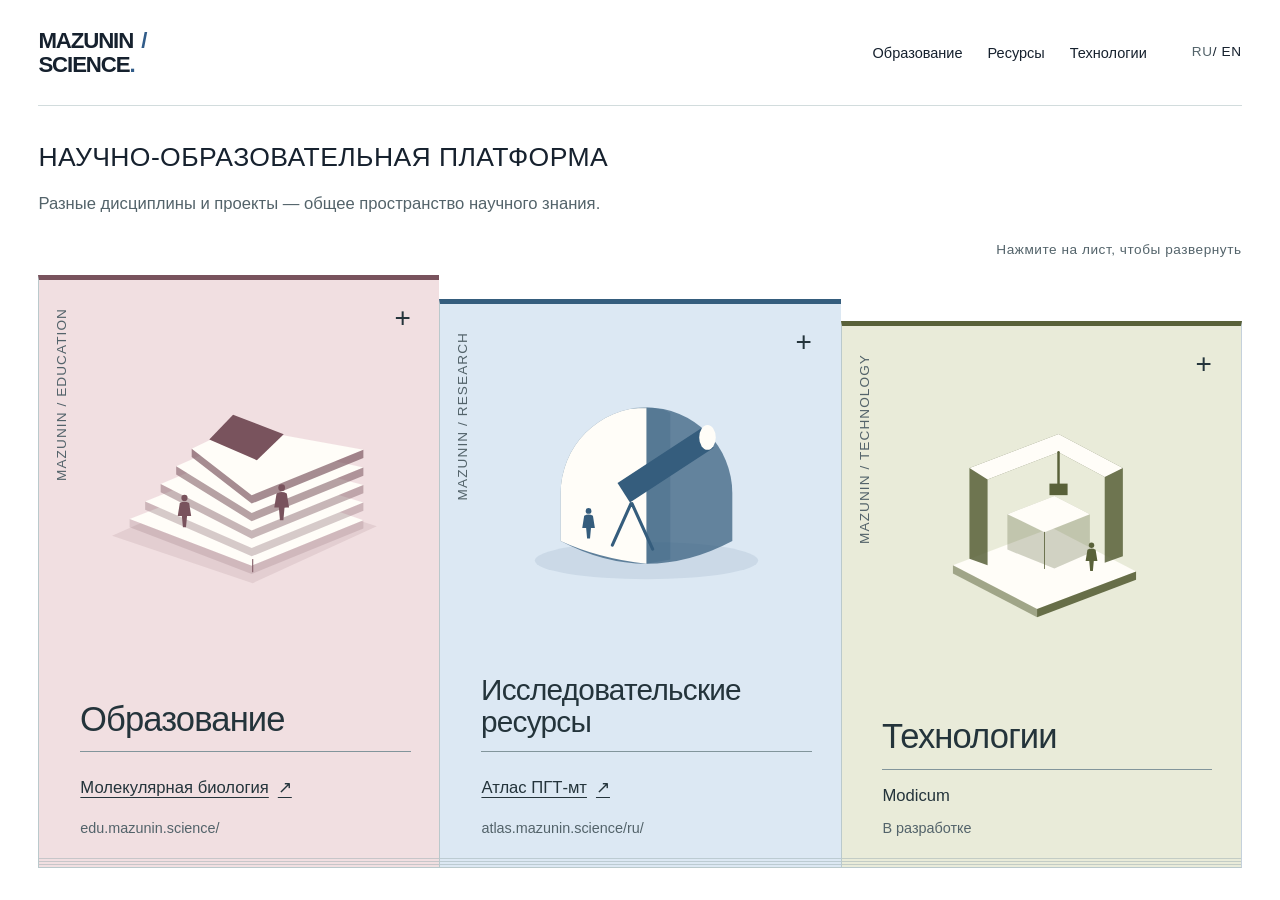
==== index.html @ 1528fe2e "Version social preview image URL" ====
<!doctype html>
<html lang="ru">
<head>
  <meta charset="utf-8">
  <meta name="viewport" content="width=device-width, initial-scale=1">
  <meta name="description" content="Наука, образование и технологии. Интерактивные курсы, Атлас ПГТ-мт и исследовательские проекты.">
  <meta property="og:type" content="website">
  <meta property="og:site_name" content="MAZUNIN / SCIENCE">
  <meta property="og:title" content="MAZUNIN / SCIENCE">
  <meta property="og:description" content="Наука, образование и технологии. Интерактивные курсы, Атлас ПГТ-мт и исследовательские проекты.">
  <meta property="og:url" content="https://mazunin.science/">
  <meta property="og:image" content="https://mazunin.science/assets/og/mazunin-science-preview-v2.png">
  <meta property="og:image:width" content="1200">
  <meta property="og:image:height" content="630">
  <meta property="og:image:type" content="image/png">
  <meta property="og:image:alt" content="MAZUNIN / SCIENCE: архитектурные иллюстрации образования, исследования и технологий.">
  <meta name="twitter:card" content="summary_large_image">
  <meta name="twitter:title" content="MAZUNIN / SCIENCE">
  <meta name="twitter:description" content="Наука, образование и технологии. Интерактивные курсы, Атлас ПГТ-мт и исследовательские проекты.">
  <meta name="twitter:image" content="https://mazunin.science/assets/og/mazunin-science-preview-v2.png">
  <meta name="theme-color" content="#fbfcfa">
  <link rel="canonical" href="https://mazunin.science/">
  <title>MAZUNIN / SCIENCE</title>
  <link rel="icon" href="assets/favicon.svg" type="image/svg+xml">
  <link rel="stylesheet" href="assets/base.css?v=20261030-type">
  <link rel="stylesheet" href="assets/atlas.css">
  <link rel="stylesheet" href="assets/frontpage.css">
  <link rel="stylesheet" href="assets/folio-refinement.css?v=20261030-sheet-titles">
  <script src="assets/content.js?v=20261030-sheet-titles" defer></script>
  <script src="assets/graphics.js" defer></script>
  <script src="assets/folio-art.js" defer></script>
  <script src="assets/release-content.js?v=20261030-sheet-titles" defer></script>
  <script src="assets/analytics-config.js" defer></script>
  <script src="assets/analytics.js" defer></script>
  <script src="assets/app.js?v=20261030-analytics" defer></script>
</head>
<body data-variant="c" data-site="public">
  <div id="app"></div>
  <noscript>
    <main class="shell no-script-content">
      <h1>MAZUNIN / SCIENCE</h1>
      <p>Научно-образовательная платформа.</p>
      <p>Образование: <a class="text-link" href="https://edu.mazunin.science/">Молекулярная биология ↗</a></p>
      <p>Исследовательские ресурсы: <a class="text-link" href="https://atlas.mazunin.science/ru/">Атлас ПГТ-мт ↗</a></p>
      <p>Modicum — в разработке.</p>
      <p>Для раскрытия интерактивных листов включите JavaScript.</p>
    </main>
  </noscript>
</body>
</html>
---- assets/base.css ----
:root {
  --paper:#fff;
  --ink:#16212e;
  --muted:#5e6c7c;
  --blue:#174fce;
  --blue-dark:#143995;
  --blue-pale:#edf3fd;
  --line:#d7dee8;
  --red:#b94738;
  --serif:Georgia,'Times New Roman',serif;
  --sans:-apple-system,BlinkMacSystemFont,'Segoe UI',Arial,sans-serif;
  --mono:'SFMono-Regular',Consolas,'Liberation Mono',monospace;
  font-family:var(--sans);
  color:var(--ink);
  background:var(--paper);
  font-size:100%;
  font-synthesis:none;
}

* {
  box-sizing:border-box;
}

html {
  scroll-behavior:auto;
  scroll-padding-top:32px;
}

body {
  margin:0;
}

body:has(dialog[open]) {
  overflow:hidden;
}

a {
  color:inherit;
  text-decoration:none;
}

button {
  font:inherit;
  color:inherit;
  cursor:pointer;
}

button,
a,
summary {
  -webkit-tap-highlight-color:transparent;
}

button {
  border:0;
  background:none;
}

a,
button,
summary {
  touch-action:manipulation;
}

a:hover {
  color:var(--blue);
}

button:hover {
  color:var(--blue);
}

:focus-visible {
  outline:3px solid var(--red);
  outline-offset:5px;
}

button:focus-visible {
  outline-offset:3px;
}

h1,
h2,
h3,
p,
figure {
  margin:0;
}

h1,
h2,
h3 {
  font-weight:500;
}

p {
  line-height:1.65;
}

img,
svg {
  display:block;
  max-width:100%;
}

svg {
  height:auto;
}

em {
  font-weight:inherit;
}

br {
  pointer-events:none;
}

.shell {
  width:min(1360px,calc(100% - 112px));
  margin-inline:auto;
}

.mono {
  font-family:var(--mono);
  font-size:11px;
  letter-spacing:.045em;
  line-height:1.5;
}

.eyebrow {
  font-size:10px;
  font-weight:600;
  letter-spacing:.13em;
  text-transform:uppercase;
  line-height:1.6;
}

.skip-link {
  position:fixed;
  top:-100px;
  left:20px;
  background:var(--ink);
  color:#fff;
  padding:12px 20px;
  z-index:100;
}

.skip-link:focus {
  top:10px;
}

.prototype-strip {
  background:#f3f5f8;
  border-bottom:1px solid var(--line);
  font-size:10px;
  letter-spacing:.04em;
}

.prototype-strip>.shell {
  display:flex;
  justify-content:space-between;
  align-items:center;
  min-height:31px;
  gap:20px;
}

.prototype-strip b {
  display:inline-grid;
  place-items:center;
  min-width:18px;
  height:18px;
  background:var(--ink);
  color:white;
  margin-right:8px;
  font-family:var(--mono);
  font-weight:400;
}

.site-header {
  min-height:108px;
  display:flex;
  align-items:center;
  gap:45px;
  border-bottom:1px solid var(--line);
  position:relative;
  z-index:5;
}

.brand {
  display:inline-flex;
  flex-direction:column;
  font-weight:750;
  font-size:21px;
  line-height:1.04;
  letter-spacing:-.05em;
  flex-shrink:0;
}

.brand-slash,
.brand-dot {
  color:var(--blue);
}

.brand-slash {
  margin-left:3px;
}

.main-nav {
  display:flex;
  align-items:center;
  gap:25px;
  margin-left:auto;
  font-size:12px;
}

.main-nav a {
  position:relative;
  padding-block:10px;
}

.main-nav a[data-current]:after {
  content:'';
  position:absolute;
  bottom:2px;
  left:0;
  width:14px;
  height:2px;
  background:var(--blue);
}

.language-link {
  display:inline-flex;
  align-items:center;
  min-height:44px;
  font-size:10px;
  white-space:nowrap;
}

.lang-current {
  color:var(--muted);
}

.menu-toggle {
  display:none;
}

.hero {
  position:relative;
}

.hero h1 {
  font-family:var(--serif);
  letter-spacing:-.065em;
  line-height:.98;
}

.hero h1 em {
  color:var(--blue);
  font-style:italic;
}

.content-section {
  scroll-margin-top:24px;
}

.section-kicker {
  color:var(--blue);
  text-transform:uppercase;
}

.section-heading h2 {
  font-size:43px;
  line-height:1.1;
  letter-spacing:-.04em;
}

.section-intro {
  max-width:470px;
  color:var(--muted);
  font-size:14px;
  margin-top:20px;
}

.text-link {
  display:inline-flex;
  align-items:center;
  justify-content:space-between;
  gap:35px;
  padding:12px 0;
  border-bottom:1px solid currentColor;
  font-size:12px;
  font-weight:600;
  text-align:left;
  min-height:44px;
}

.text-link>span {
  font-size:21px;
  font-weight:400;
}

.discipline h3 {
  font-size:40px;
  line-height:1.08;
  letter-spacing:-.035em;
  margin:22px 0 20px;
}

.discipline-copy>p:not(.eyebrow),
.project-copy>p:not(.eyebrow) {
  font-size:14px;
  color:var(--muted);
  max-width:390px;
}

.discipline .text-link {
  margin-top:18px;
}

.discipline-figure {
  align-self:center;
  min-width:0;
}

.discipline-figure>.mono {
  display:block;
  text-align:center;
  font-size:9px;
  color:var(--muted);
  max-width:340px;
  margin:auto;
}

.dna-strokes {
  fill:none;
  stroke:var(--blue);
  stroke-width:1.8;
}

.rna-stroke {
  fill:none;
  stroke:var(--blue);
  stroke-width:2;
}

.protein-stroke {
  fill:none;
  stroke:var(--red);
  stroke-width:2;
}

.figure-wire {
  fill:none;
  stroke:var(--muted);
  stroke-width:1;
}

.expression-labels {
  fill:var(--ink);
  font-family:var(--mono);
  font-size:15px;
}

.expression-process {
  fill:var(--muted);
  font-family:var(--sans);
  font-size:10px;
}

.discipline-foot {
  display:flex;
  justify-content:space-between;
  gap:20px;
  font-size:9px;
  color:var(--muted);
}

.catalog-note {
  display:flex;
  gap:25px;
  align-items:center;
  padding:24px 0;
}

.catalog-note>span {
  font-family:var(--serif);
  font-size:38px;
  color:var(--blue);
}

.catalog-note strong {
  font-size:13px;
  font-weight:500;
}

.catalog-note p {
  font-size:11px;
  color:var(--muted);
  margin-top:5px;
}

.project-copy h3 {
  font-size:48px;
  line-height:1.05;
  letter-spacing:-.045em;
  margin:22px 0;
}

.project-status {
  display:flex;
  gap:8px;
  align-items:center;
  font-size:10px;
  color:var(--muted);
  margin:20px 0 8px;
}

.project-status i {
  width:5px;
  height:5px;
  background:var(--red);
  border-radius:50%;
  flex-shrink:0;
}

.research-art>.mono,
.technology-art>.mono {
  font-size:9px;
  color:var(--muted);
  text-align:center;
  margin-top:8px;
}

.atlas-svg-label {
  font-family:var(--mono);
  font-size:9px;
  fill:currentColor;
}

.concept-diagram {
  display:flex;
  align-items:center;
  justify-content:center;
  gap:20px;
  min-height:200px;
}

.concept-node {
  display:grid;
  gap:10px;
  justify-items:center;
}

.concept-node strong {
  font-size:12px;
  font-weight:500;
}

.concept-node .mono {
  color:var(--muted);
  font-size:9px;
}

.concept-shape {
  display:block;
  width:55px;
  height:55px;
  position:relative;
  color:var(--blue);
  border:1px solid var(--blue);
}

.shape-0 {
  border-radius:50%;
}

.shape-0:after {
  content:'?';
  font-family:var(--serif);
  font-size:34px;
  position:absolute;
  inset:6px 0 0;
  text-align:center;
}

.shape-1 {
  transform:rotate(45deg);
  width:42px;
  height:42px;
  margin:6px;
}

.shape-1:after {
  content:'';
  position:absolute;
  inset:9px;
  border:1px solid var(--blue);
}

.shape-2 {
  background:var(--blue);
}

.shape-2:after {
  content:'';
  position:absolute;
  inset:12px;
  background:var(--paper);
}

.concept-arrow {
  color:var(--blue);
  font-size:25px;
  margin-top:-40px;
  font-weight:200;
}

.update-item {
  border-top:1px solid var(--line);
}

.update-item:last-child {
  border-bottom:1px solid var(--line);
}

.update-item summary {
  display:grid;
  grid-template-columns:100px 70px 1fr 20px;
  align-items:center;
  gap:18px;
  list-style:none;
  cursor:pointer;
  padding:25px 0;
}

.update-item summary::-webkit-details-marker {
  display:none;
}

.update-item time {
  font-size:10px;
  color:var(--muted);
}

.update-type {
  color:var(--blue);
  font-size:10px;
}

.update-item h3 {
  font-size:17px;
  letter-spacing:-.02em;
  line-height:1.4;
}

.update-plus {
  color:var(--blue);
  font-size:23px;
  transition:transform .15s;
}

.update-item[open] .update-plus {
  transform:rotate(45deg);
}

.update-item>p {
  font-size:13px;
  color:var(--muted);
  max-width:600px;
  margin:0 0 25px 206px;
}

.about-body>p {
  font-size:20px;
  line-height:1.6;
  letter-spacing:-.02em;
  max-width:730px;
}

.author-note {
  display:flex;
  flex-direction:column;
  gap:10px;
  margin-top:30px;
  font-size:11px;
}

.author-note strong {
  font-weight:500;
}

.author-note>span {
  color:var(--muted);
}

.site-footer {
  display:flex;
  justify-content:space-between;
  align-items:flex-end;
  gap:30px;
  padding:42px 0 34px;
  border-top:1px solid var(--line);
}

.site-footer .brand {
  font-size:16px;
}

.site-footer p {
  color:var(--muted);
  font-size:10px;
  margin-top:20px;
}

.variant-switch {
  display:flex;
  align-items:center;
  gap:8px;
}

.variant-switch>.mono {
  font-size:9px;
  margin-right:15px;
  color:var(--muted);
}

.variant-switch a {
  display:grid;
  place-items:center;
  border:1px solid var(--line);
  width:34px;
  height:34px;
  font-family:var(--mono);
  font-size:11px;
}

.variant-switch a[aria-current] {
  color:white;
  background:var(--blue);
  border-color:var(--blue);
}

.back-top {
  font-size:11px;
}

.project-dialog {
  border:1px solid var(--line);
  padding:56px;
  max-width:min(620px,calc(100vw - 32px));
  max-height:calc(100dvh - 48px);
  color:var(--ink);
  background:var(--paper);
  overscroll-behavior:contain;
}

.project-dialog::backdrop {
  background:rgba(13,25,50,.48);
  backdrop-filter:blur(3px);
}

.dialog-close {
  position:absolute;
  top:12px;
  right:14px;
  font-size:29px;
  width:40px;
  height:40px;
  display:grid;
  place-items:center;
}

.dialog-content h2 {
  font-family:var(--serif);
  font-size:44px;
  line-height:1.05;
  letter-spacing:-.04em;
  margin:20px 0;
}

.dialog-content p:not(.eyebrow) {
  margin-top:18px;
  font-size:14px;
  color:var(--muted);
}

.dialog-content .text-link {
  margin-top:20px;
  color:var(--blue);
}

.dialog-content small {
  display:block;
  font-size:10px;
  color:var(--muted);
  margin-top:10px;
}

.dialog-content .dialog-status {
  font-size:9px!important;
  border-top:1px solid var(--line);
  padding-top:20px;
  margin-top:35px!important;
}

noscript {
  display:block;
  margin:30px;
  font:16px/1.7 var(--sans);
}

@media(min-width:1600px) {
  .shell {
    width:min(1440px,calc(100% - 160px));
  }
}

@media(max-width:1100px) {
  .shell {
    width:calc(100% - 64px);
  }

  .site-header {
    gap:25px;
  }

  .main-nav {
    gap:16px;
    font-size:11px;
  }

  .section-heading h2 {
    font-size:36px;
  }

  .project-copy h3 {
    font-size:42px;
  }

  .variant-switch>.mono {
    display:none;
  }
}

@media(max-width:800px) {
  html {
    scroll-padding-top:15px;
  }

  .shell {
    width:calc(100% - 40px);
  }

  .prototype-strip>.shell {
    min-height:35px;
    font-size:9px;
  }

  .site-header {
    min-height:84px;
    gap:20px;
  }

  .brand {
    font-size:19px;
  }

  .language-link {
    font-size:10px;
  }

  .menu-toggle {
    display:flex;
    align-items:center;
    justify-content:space-between;
    margin-left:auto;
    gap:12px;
    font-size:12px;
    min-height:44px;
    padding:8px;
  }

  .menu-toggle>span {
    font-size:20px;
  }

  .menu-toggle[aria-expanded=true]>span {
    transform:rotate(45deg);
  }

  .main-nav {
    display:none;
    position:absolute;
    top:100%;
    right:-20px;
    left:-20px;
    background:var(--paper);
    border-bottom:1px solid var(--line);
    padding:16px 20px;
    box-shadow:0 20px 25px #16212e0d;
    margin:0;
    z-index:10;
  }

  .main-nav.is-open {
    display:flex;
    flex-direction:column;
    align-items:stretch;
    gap:0;
  }

  .main-nav a {
    font-size:16px;
    padding:15px 8px;
  }

  .eyebrow {
    font-size:9px;
  }

  .section-heading h2 {
    font-size:35px;
  }

  .section-intro {
    font-size:13px;
    margin-top:15px;
  }

  .discipline h3 {
    font-size:37px;
  }

  .discipline-copy>p:not(.eyebrow),
.project-copy>p:not(.eyebrow) {
    font-size:13px;
  }

  .project-copy h3 {
    font-size:40px;
  }

  .about-body>p {
    font-size:18px;
  }

  .update-item summary {
    grid-template-columns:87px 1fr 18px;
    gap:10px;
    padding:22px 0;
  }

  .update-item .update-type {
    display:none;
  }

  .update-item h3 {
    font-size:14px;
  }

  .update-item>p {
    margin-left:97px;
    font-size:12px;
  }

  .site-footer {
    padding-top:30px;
    flex-wrap:wrap;
    gap:25px;
  }

  .site-footer>div {
    flex:1 1 100%;
  }

  .site-footer .brand {
    font-size:18px;
  }

  .site-footer p {
    margin-top:16px;
  }

  .back-top {
    margin-left:auto;
  }

  .project-dialog {
    padding:44px 25px 28px;
  }

  .dialog-content h2 {
    font-size:36px;
  }

  .concept-diagram {
    gap:15px;
    min-height:180px;
  }

  .concept-node strong {
    font-size:10px;
  }

  .concept-shape {
    width:45px;
    height:45px;
  }

  .shape-1 {
    width:34px;
    height:34px;
    margin:5px;
  }

  .shape-0:after {
    inset:2px 0 0;
  }

  .shape-2:after {
    inset:10px;
  }

  .concept-arrow {
    font-size:21px;
  }

  .discipline-foot {
    font-size:8px;
  }

  .discipline-foot span:last-child {
    max-width:170px;
    text-align:right;
  }
}

@media(prefers-reduced-motion:reduce) {
  html {
    scroll-behavior:auto;
  }

  *,
*:before,
*:after {
    transition:none!important;
    animation:none!important;
  }
}

@media print {
  .prototype-strip,
.main-nav,
.menu-toggle,
.language-link,
.variant-switch,
.back-top,
.text-link {
    display:none!important;
  }

  .shell {
    width:100%;
  }

  .content-section {
    break-inside:avoid;
  }

  .site-header {
    min-height:70px;
  }

  body {
    print-color-adjust:exact;
    -webkit-print-color-adjust:exact;
  }
}

/* Small-screen route index: three equal columns with no intrinsic-width overflow. */
---- assets/atlas.css ----
/* C — the atlas plate: a typographic overview followed by a blue scientific folio. */

body[data-variant=c] {
  --paper:#fafbf9;
  --ink:#182b35;
  --muted:#5f7078;
  --blue:#174eaa;
  --blue-pale:#eaf0f6;
  --line:#d3dce0;
}

.site-header {
  min-height:106px;
}

.brand {
  font-size:20px;
}

.content-section {
  padding:65px 0;
  border-bottom:1px solid var(--line);
}

.section-heading {
  display:grid;
  grid-template-columns:1fr 2fr;
  gap:30px;
  margin-bottom:35px;
}

.section-heading .section-kicker {
  padding-top:9px;
  font-size:9px;
}

.section-heading>div {
  display:grid;
  grid-template-columns:1fr 1fr;
  gap:35px;
}

.section-heading h2 {
  font-family:var(--serif);
  font-size:43px;
  line-height:1.13;
  letter-spacing:-.05em;
}

.section-intro {
  font-size:13px;
  margin:5px 0 0;
}

.education-body {
  display:grid;
  grid-template-columns:2fr 1fr;
  gap:35px;
}

.discipline {
  display:grid;
  grid-template-columns:1fr 1fr;
  column-gap:25px;
  padding:30px 30px 18px;
  background:#fff;
  border-top:3px solid var(--blue);
  border-bottom:1px solid var(--line);
}

.discipline h3 {
  font-family:var(--serif);
  font-size:39px;
  margin:18px 0;
}

.discipline-copy>.eyebrow {
  color:var(--blue);
  font-size:9px;
}

.discipline-copy>p:not(.eyebrow) {
  font-size:12px;
}

.discipline-figure {
  align-self:center;
}

.discipline-figure>.mono {
  font-size:8px;
}

.discipline-foot {
  grid-column:1/-1;
  border-top:1px solid var(--line);
  padding-top:15px;
  margin-top:25px;
  font-size:8px;
}

.catalog-note {
  align-self:stretch;
  align-items:flex-start;
  gap:20px;
  padding:34px 15px 20px 25px;
  border-top:1px solid var(--line);
  border-left:1px solid var(--line);
}

.catalog-note>span {
  font-size:36px;
  line-height:1;
}

.catalog-note strong {
  font-family:var(--serif);
  font-size:23px;
}

.catalog-note p {
  font-size:12px;
  max-width:240px;
  margin-top:16px;
}

.research-body {
  display:grid;
  grid-template-columns:1.4fr 1fr;
  gap:0;
  border:1px solid var(--line);
  background:#fff;
}

.research-art {
  color:var(--blue);
  padding:30px 55px 25px;
  background:#edf2f5;
  border-right:1px solid var(--line);
}

.research-art>.mono {
  font-size:8px;
}

.research-body .project-copy {
  align-self:center;
  padding:36px 45px;
}

.project-copy .eyebrow {
  font-size:9px;
  color:var(--blue);
}

.project-copy h3 {
  font-family:var(--serif);
  font-size:48px;
  letter-spacing:-.045em;
}

.project-copy>p:not(.eyebrow) {
  font-size:13px;
}

.technology-body {
  display:grid;
  grid-template-columns:1fr 1.4fr;
  gap:0;
  border-top:1px solid var(--ink);
  border-bottom:1px solid var(--line);
}

.technology-body .project-copy {
  padding:35px 45px 35px 0;
}

.technology-art {
  align-content:center;
  border-left:1px solid var(--line);
  margin:25px 0;
  padding:0 35px;
}

.technology-art .concept-diagram {
  gap:30px;
}

.updates {
  display:grid;
  grid-template-columns:1fr 2fr;
  gap:30px;
}

.updates .section-heading {
  display:block;
  margin:0;
}

.updates .section-heading .section-kicker {
  margin-bottom:25px;
  padding-top:0;
}

.updates .section-heading>div {
  display:block;
}

.updates .section-intro {
  margin-top:17px;
  max-width:300px;
}

.update-item summary {
  grid-template-columns:90px 1fr 20px;
  padding-block:28px;
  gap:20px;
}

.update-type {
  display:none;
}

.update-item h3 {
  font-size:17px;
}

.update-item>p {
  margin-left:110px;
}

.about {
  border-bottom:0;
  display:grid;
  grid-template-columns:1fr 2fr;
  gap:30px;
  padding-bottom:75px;
}

.about .section-heading {
  display:block;
  margin:0;
}

.about .section-heading>div {
  display:block;
}

.about .section-kicker {
  padding:0;
  margin-bottom:25px;
}

.about .section-heading h2 {
  font-size:40px;
}

.about-body>p {
  font-family:var(--serif);
  font-size:24px;
  line-height:1.5;
}

.author-note {
  flex-direction:row;
  justify-content:space-between;
  font-size:10px;
  gap:25px;
}

.site-footer {
  border-top:2px solid var(--blue);
}

.site-footer .brand {
  font-size:17px;
}

@media(max-width:1100px) {
  .section-heading {
    grid-template-columns:.75fr 2fr;
  }

  .section-heading>div {
    gap:25px;
  }

  .section-heading h2 {
    font-size:36px;
  }

  .education-body {
    gap:25px;
  }

  .discipline {
    padding:25px 22px 17px;
    column-gap:15px;
  }

  .discipline h3 {
    font-size:34px;
  }

  .research-art {
    padding:30px;
  }

  .research-body .project-copy {
    padding:30px;
  }

  .technology-art {
    padding-inline:20px;
  }

  .technology-art .concept-diagram {
    gap:20px;
  }

  .project-copy h3 {
    font-size:42px;
  }
}

@media(max-width:800px) {
  .site-header {
    min-height:84px;
  }

  .content-section {
    padding:42px 0;
  }

  .section-heading {
    display:block;
    margin-bottom:25px;
  }

  .section-heading .section-kicker {
    padding:0;
    margin-bottom:20px;
    font-size:9px;
  }

  .section-heading>div {
    display:block;
  }

  .section-heading h2 {
    font-size:36px;
  }

  .section-intro {
    margin-top:16px;
    font-size:13px;
  }

  .education-body {
    display:block;
  }

  .discipline {
    grid-template-columns:1fr;
    padding:26px 23px 18px;
    gap:24px;
  }

  .discipline h3 {
    font-size:40px;
  }

  .discipline-copy>p:not(.eyebrow) {
    font-size:13px;
  }

  .discipline-figure {
    max-width:480px;
    width:100%;
    margin:auto;
  }

  .discipline-foot {
    margin-top:0;
  }

  .catalog-note {
    margin-top:22px;
    border-left:0;
    padding:22px 0 0;
    gap:20px;
  }

  .catalog-note strong {
    font-size:22px;
  }

  .catalog-note p {
    max-width:350px;
    font-size:11px;
    margin-top:8px;
  }

  .research-body {
    grid-template-columns:1fr;
  }

  .research-art {
    border-right:0;
    border-bottom:1px solid var(--line);
    padding:20px 10px 25px;
  }

  .research-body .project-copy {
    padding:30px 24px 35px;
  }

  .project-copy h3 {
    font-size:43px;
  }

  .technology-body {
    grid-template-columns:1fr;
  }

  .technology-body .project-copy {
    padding:25px 0;
  }

  .technology-art {
    margin:0 0 23px;
    padding:0 10px;
    border-left:0;
    border-top:1px solid var(--line);
  }

  .technology-art .concept-diagram {
    gap:20px;
  }

  .updates {
    display:block;
  }

  .updates .section-heading {
    margin-bottom:25px;
  }

  .updates .section-heading h2 br {
    display:none;
  }

  .updates .section-intro {
    max-width:400px;
  }

  .update-item summary {
    grid-template-columns:83px 1fr 18px;
    gap:12px;
    padding-block:23px;
  }

  .update-item h3 {
    font-size:14px;
  }

  .update-item time {
    font-size:9px;
  }

  .update-item>p {
    margin-left:0;
  }

  .about {
    display:block;
    padding-bottom:45px;
  }

  .about .section-heading {
    margin-bottom:25px;
  }

  .about .section-kicker {
    margin-bottom:20px;
  }

  .about .section-heading h2 {
    font-size:36px;
  }

  .about-body>p {
    font-size:22px;
  }

  .author-note {
    flex-direction:column;
    gap:10px;
  }

  .site-footer {
    padding-top:30px;
  }
}

/* The atlas opens with a full-width title and a separate scientific plate. */
---- assets/frontpage.css ----
/* Three independent compositions. No universal slogan and no single scientific
   subject stands in for the whole platform. */

/* A — a typographic front cover. */
.cover-hero{padding:28px 0 0}.cover-running-head{display:flex;justify-content:space-between;gap:30px;font-size:9px;color:var(--muted);text-transform:uppercase;letter-spacing:.08em}.cover-masthead{margin:31px 0 0!important;font-family:var(--sans)!important;line-height:.8!important;letter-spacing:-.075em!important;font-weight:750!important}.cover-author{display:block;font-family:var(--mono);font-size:clamp(28px,4.1vw,64px);font-weight:400;letter-spacing:-.075em;line-height:1.2;margin-bottom:16px}.cover-author i{color:var(--red);font-style:normal;font-weight:300;margin-left:12px}.cover-science{display:block;font-size:clamp(64px,21.9vw,340px);letter-spacing:-.073em;line-height:.82;white-space:nowrap;margin-left:-.012em}.cover-baseline{display:flex;align-items:center;gap:22px;border-bottom:2px solid var(--ink);margin-top:29px;padding-bottom:14px}.cover-mark{color:var(--red);font-size:28px;font-weight:300;line-height:1}.cover-baseline .mono{font-size:8px;color:var(--muted)}.cover-baseline>span:last-child{margin-left:auto;font-size:9px}.cover-opening{display:grid;grid-template-columns:.85fr 1.65fr;gap:65px;padding:27px 0 35px;border-bottom:1px solid var(--line)}.cover-intro{font-family:var(--serif);font-size:23px;line-height:1.35;letter-spacing:-.025em;max-width:330px}.cover-index{display:grid}.cover-index>a{display:grid;grid-template-columns:32px 1fr 1fr 24px;align-items:start;gap:18px;padding:16px 0;border-bottom:1px solid var(--line)}.cover-index>a:first-child{padding-top:0}.cover-index>a:last-child{padding-bottom:0;border-bottom:0}.cover-index-no{font-family:var(--mono);font-size:10px;color:var(--red);padding-top:5px}.cover-index-name{font-family:var(--serif);font-size:23px;line-height:1.08;letter-spacing:-.035em}.cover-index-project{font-size:11px;line-height:1.5;padding-top:2px}.cover-index-project small{display:block;font-size:9px;color:var(--muted);margin-top:4px}.cover-index>a>span:last-child{color:var(--blue);font-size:22px}.cover-index>a:hover .cover-index-name{text-decoration:underline;text-underline-offset:5px}

/* B — the platform is the map. Branches express membership, not scientific causality. */
.network-hero{padding:27px 0 0}.network-heading{display:flex;justify-content:space-between;align-items:flex-start;gap:60px}.network-heading .eyebrow{font-family:var(--mono);font-size:8px;max-width:270px;line-height:1.8;font-weight:400}.network-heading>p:last-child{font-size:12px;line-height:1.7;color:var(--muted);max-width:440px}.network-map{position:relative;min-height:560px;margin-top:16px;background-image:radial-gradient(#9eb8d1 .65px,transparent .65px);background-size:20px 20px}.network-wires{position:absolute;inset:0;width:100%;height:100%;color:var(--blue);stroke-width:1}.network-wires .future-wire{stroke-dasharray:4 6;opacity:.65}.network-coordinate{fill:var(--blue);font-family:var(--mono);font-size:9px}.network-root{position:absolute;left:34.9%;top:41%;width:27%;background:var(--paper);padding:15px 10px;z-index:1;font-family:var(--sans)!important;font-size:clamp(29px,3.65vw,55px);letter-spacing:-.065em!important;line-height:1.06!important;font-weight:550!important}.network-root>span,.network-root>strong{display:block;font-weight:inherit}.network-root>strong{color:var(--blue)}.network-node{position:absolute;display:block;min-width:0;background:var(--paper);padding:12px 14px 13px 0;border-top:2px solid var(--blue);z-index:2}.network-node-0{left:4%;top:6%;width:25%}.network-node-1{left:66%;top:10%;width:30%}.network-node-2{left:70%;top:65%;width:26%}.network-node-id{display:block;font-size:8px;margin-bottom:13px;color:var(--blue)}.direction-name{display:block;font-size:28px;line-height:1.06;letter-spacing:-.05em;padding-right:18px;font-weight:450}.direction-description{display:block;font-size:10px;color:var(--muted);line-height:1.5;margin-top:9px}.direction-project{display:block;font-family:var(--mono);font-size:10px;line-height:1.6;margin-top:18px}.direction-project small{display:block;font-family:var(--sans);font-size:9px;color:var(--muted);margin-top:4px}.network-arrow{position:absolute;right:0;top:10px;font-size:20px;color:var(--blue)}.network-node:hover .direction-name{text-decoration:underline;text-underline-offset:4px}.network-node:hover{border-top-color:var(--red)}.network-growth{position:absolute;top:73%;left:10%;display:flex;gap:20px;align-items:center;padding:10px;background:var(--paper);color:var(--muted)}.network-growth>span{font-size:44px;font-family:var(--sans);font-weight:300;letter-spacing:-.06em;color:var(--blue)}.network-growth>p{font-size:12px}.network-growth small{display:block;font-size:9px;margin-top:3px}.network-legend{display:flex;gap:30px;justify-content:flex-end;padding:17px 0;border-top:1px solid var(--line);border-bottom:1px solid var(--ink);font-size:8px;color:var(--muted)}.network-legend>span{display:flex;align-items:center;gap:9px}.network-legend i{display:inline-block;width:25px;height:1px;border-top:1px solid var(--blue)}.network-legend .dashed-key{border-top-style:dashed}

/* C — a fold-out atlas. Different sheets have their own material character. */
.sheet-2{--muted:#52636c}
.folio-hero{padding:34px 0 0}.folio-heading{display:grid;grid-template-columns:1.35fr 1fr;gap:70px;align-items:end;margin-bottom:38px}.folio-heading .eyebrow{font-size:8px;letter-spacing:.08em;max-width:310px}.folio-heading h1{font-family:var(--serif);font-size:clamp(30px,3.5vw,54px);line-height:1.05;letter-spacing:-.045em;margin:18px 0 0;font-weight:500}.folio-heading h1>span{color:var(--blue);white-space:nowrap}.folio-intro{font-size:13px;line-height:1.75;color:var(--muted);max-width:420px}.folio-instruction{display:flex;justify-content:space-between;gap:30px;font-size:8px;color:var(--muted);padding:0 0 14px}.folio-deck{display:grid;grid-template-columns:repeat(3,minmax(0,1fr));align-items:stretch;gap:0;padding-top:24px;min-height:470px}.folio-sheet{position:relative;padding:0 28px 27px 48px;min-width:0;border:1px solid #c5d1dc;border-right:0;color:var(--ink);background:#edf2f6}.folio-sheet:last-child{border-right:1px solid #c5d1dc}.sheet-0{background:#f5f6ef;border-top:5px solid var(--blue);margin-top:-24px}.sheet-1{background:#174eaa;color:#fff;border-color:#174eaa;margin-top:0;z-index:1}.sheet-2{background:#dfe8ed;border-top:5px solid #203b4d;margin-top:22px}.sheet-spine{position:absolute;left:13px;top:28px;writing-mode:vertical-rl;transform:rotate(180deg);font-size:7px;letter-spacing:.12em;color:var(--muted)}.sheet-1 .sheet-spine{color:#d2def3}.folio-toggle{display:flex;flex-direction:column;align-items:flex-start;padding:25px 0 0;width:100%;text-align:left;position:relative;min-height:315px;color:inherit}.folio-toggle:hover{color:inherit}.folio-toggle:hover .sheet-name{text-decoration:underline;text-underline-offset:6px}.sheet-number{font-family:var(--serif);font-size:clamp(85px,10.5vw,160px);font-weight:400;font-style:italic;letter-spacing:-.075em;line-height:1;margin-left:-5px;color:var(--blue)}.sheet-1 .sheet-number{color:transparent;-webkit-text-stroke:1px #d8e6fd;font-style:normal}.sheet-2 .sheet-number{font-family:var(--sans);font-weight:250;font-style:normal;color:#203b4d}.sheet-name{display:block;font-family:var(--serif);font-size:clamp(25px,2.7vw,40px);line-height:1.05;letter-spacing:-.04em;margin-top:31px;max-width:100%;overflow-wrap:anywhere}.sheet-2 .sheet-name{font-family:var(--sans);font-size:clamp(23px,2.45vw,37px);letter-spacing:-.05em}.sheet-action{position:absolute;right:0;top:35px;font-family:var(--sans);font-size:30px;font-weight:250;line-height:1;color:inherit}.folio-toggle[aria-expanded=true] .sheet-action{transform:rotate(45deg)}.sheet-project{font-family:var(--mono);font-size:11px;line-height:1.6;border-top:1px solid #aebdc9;padding-top:16px;margin-top:20px}.sheet-project>span{display:block}.sheet-project small{display:block;font-family:var(--sans);font-size:10px;margin-top:7px;color:var(--muted)}.sheet-1 .sheet-project{border-color:#6c91c9}.sheet-1 .sheet-project small{color:#d2def3}.sheet-edge{position:absolute;inset:auto 0 0;height:9px;border-top:1px solid #acbdca;background:repeating-linear-gradient(to bottom,transparent 0px,transparent 2px,#b5c4ce 2px,#b5c4ce 3px);opacity:.6}.sheet-1 .sheet-edge{border-color:#7c9ed1;background:repeating-linear-gradient(to bottom,transparent 0px,transparent 2px,#8aabdc 2px,#8aabdc 3px)}.sheet-detail{padding-top:17px}.sheet-detail p{font-size:12px;line-height:1.6}.sheet-detail>a{display:flex;align-items:center;justify-content:space-between;font-size:11px;margin:20px 0 10px;padding:12px 0;border-top:1px solid currentColor;border-bottom:1px solid currentColor;gap:20px}.sheet-detail>a>span{font-size:22px}.sheet-1 .sheet-detail>a:hover{color:#fff}.sheet-1 :focus-visible{outline-color:#f5b599}.folio-deck[data-open="0"]{grid-template-columns:1.5fr 1fr 1fr}.folio-deck[data-open="1"]{grid-template-columns:1fr 1.5fr 1fr}.folio-deck[data-open="2"]{grid-template-columns:1fr 1fr 1.5fr}.folio-note{font-size:9px;color:var(--muted);margin:20px 0 0;padding-bottom:30px;border-bottom:1px solid var(--ink)}

@media(min-width:1600px){.cover-science{font-size:326px}.cover-opening{padding-top:35px}.cover-intro{font-size:27px}.cover-index-name{font-size:27px}.network-map{min-height:640px}}
@media(max-width:1100px){.cover-opening{gap:35px;grid-template-columns:.8fr 1.6fr}.cover-intro{font-size:20px}.cover-index>a{grid-template-columns:22px 1fr 1fr 18px;gap:12px}.cover-index-name{font-size:20px}.cover-index-project{font-size:10px}.cover-index-project small{font-size:8px}.network-heading{gap:35px}.network-root{font-size:3.65vw}.network-node{padding-right:10px}.direction-name{font-size:25px}.network-node-0{width:27%}.direction-project{font-size:9px}.network-node-1{left:65%;width:31%}.network-node-2{left:69%;width:27%}.folio-heading{gap:35px}.folio-sheet{padding-left:37px;padding-right:20px}.folio-toggle{min-height:280px}.sheet-name{font-size:29px}.sheet-2 .sheet-name{font-size:27px}.sheet-project{font-size:10px}.sheet-project small{font-size:9px}}
@media(max-width:800px){.cover-hero{padding-top:21px}.cover-running-head{font-size:7px;gap:20px}.cover-running-head>span:first-child{max-width:250px}.cover-masthead{margin-top:27px!important}.cover-author{font-size:30px;margin-bottom:15px}.cover-author i{margin-left:5px}.cover-science{font-size:21.8vw;letter-spacing:-.073em}.cover-baseline{margin-top:21px;padding-bottom:12px;gap:12px}.cover-baseline .mono{font-size:7px;line-height:1.7;max-width:240px}.cover-mark{font-size:26px}.cover-baseline>span:last-child{font-size:7px}.cover-opening{grid-template-columns:1fr;gap:27px;padding-top:25px;padding-bottom:29px}.cover-intro{font-size:22px;max-width:430px;line-height:1.4}.cover-index>a{grid-template-columns:24px 1fr 17px;gap:10px;padding-block:19px}.cover-index-name{font-size:25px;grid-column:2;grid-row:1}.cover-index-no{grid-row:1;grid-column:1;font-size:9px}.cover-index-project{grid-row:2;grid-column:2;font-size:11px;padding-top:0}.cover-index-project small{font-size:9px;display:inline;margin-left:7px}.cover-index-project small:before{content:'/ ';}.cover-index>a>span:last-child{grid-column:3;grid-row:1;font-size:20px}.network-hero{padding-top:24px}.network-heading{display:block}.network-heading .eyebrow{font-size:8px;max-width:280px}.network-heading>p:last-child{font-size:13px;max-width:400px;margin-top:20px}.network-map{min-height:0;margin-top:30px;padding:0 0 0 20px;background:none;border-left:1px solid var(--blue);display:flex;flex-direction:column;gap:27px}.network-wires{display:none}.network-root{position:relative;left:auto;top:auto;width:auto;font-size:40px;line-height:1.02!important;padding:0 0 16px;margin:0;border-bottom:1px solid var(--line);background:none;order:0}.network-node{position:relative;left:auto;top:auto;width:auto;padding:16px 22px 0 0;margin:0;border-top:1px solid var(--line);background:none;order:1}.network-node:before{content:'';position:absolute;left:-25px;top:-5px;width:9px;height:9px;border:1px solid var(--blue);background:var(--paper)}.network-node-id{font-size:8px;margin-bottom:12px}.direction-name{font-size:29px;max-width:360px}.direction-description{font-size:11px}.direction-project{font-size:11px;margin-top:15px}.direction-project small{font-size:10px}.network-arrow{top:12px;font-size:22px}.network-growth{position:relative;top:auto;left:auto;order:2;gap:20px;padding:10px 0 20px;align-items:center;background:none}.network-growth>span{font-size:42px}.network-growth>p{font-size:13px}.network-growth small{font-size:10px}.network-legend{justify-content:flex-start;gap:12px 25px;flex-wrap:wrap;margin-top:17px;padding:17px 0;font-size:7px}.folio-hero{padding-top:27px}.folio-heading{display:block;margin-bottom:27px}.folio-heading .eyebrow{font-size:8px;max-width:280px}.folio-heading h1{font-size:32px;line-height:1.1;margin-top:21px}.folio-heading h1>span{display:block}.folio-intro{font-size:14px;margin-top:24px;max-width:430px}.folio-instruction{flex-direction:column;gap:7px;font-size:7px;padding-bottom:18px}.folio-deck,.folio-deck[data-open]{display:block;padding-top:0;min-height:0}.folio-sheet{padding:0 24px 24px 43px;margin:0;border:1px solid #c5d1dc;border-top-width:4px;min-height:0}.sheet-1{margin-left:12px;margin-top:-1px;border-color:#174eaa}.sheet-2{margin-left:24px;margin-top:-1px;border-top-color:#203b4d}.sheet-spine{left:12px;top:23px;font-size:6px}.folio-toggle{min-height:0;padding:17px 20px 0 0;display:grid;grid-template-columns:66px 1fr;gap:14px;align-items:center}.sheet-number{font-size:64px;margin-left:0}.sheet-name,.sheet-2 .sheet-name{font-size:25px;margin-top:0;line-height:1.05}.sheet-1 .sheet-name{font-size:24px}.sheet-action{right:-8px;top:22px;font-size:25px}.sheet-project{font-size:11px;margin-top:18px;padding-top:12px}.sheet-project small{font-size:10px;margin-top:5px}.sheet-detail{padding-top:16px}.sheet-detail p{font-size:13px}.sheet-detail>a{font-size:12px}.folio-note{font-size:8px;line-height:1.8;margin-top:20px;padding-bottom:26px}}
@media(max-width:360px){.cover-intro{font-size:20px}.cover-index-name{font-size:23px}.cover-index-project small{display:block;margin-left:0}.cover-index-project small:before{content:none}.network-root{font-size:35px}.direction-name{font-size:27px}.folio-sheet{padding-left:32px;padding-right:17px}.sheet-spine{left:8px}.folio-toggle{grid-template-columns:50px 1fr;gap:10px}.sheet-number{font-size:54px}.sheet-name,.sheet-2 .sheet-name{font-size:23px}.sheet-1 .sheet-name{font-size:22px}.folio-heading h1{font-size:29px}}
@media(min-width:801px){.folio-deck:not([data-open="none"]) .sheet-name{font-size:clamp(23px,2.3vw,34px)}}
@media(max-width:800px){.sheet-1 .sheet-name{grid-column:1/-1;grid-row:2;margin-top:1px;overflow-wrap:normal}.sheet-1 .folio-toggle{row-gap:12px}}
@media(max-width:360px){.education .discipline h3{font-size:32px}}
---- assets/folio-refinement.css ----
/* Chosen direction C: one Helvetica family, editorial vector studies and the approved pastel palette. */
body[data-variant="c"] {
  --sans: Helvetica, "Helvetica Neue", Arial, sans-serif;
  --serif: var(--sans);
  --mono: var(--sans);
  --paper: #fbfcfa;
  --ink: #24343b;
  --muted: #53636a;
  --blue: #315c89;
  --line: #d2dcdd;
  --sheet-0: #f1dfe1;
  --sheet-1: #dce8f3;
  --sheet-2: #e9ebd9;
  --art-0: #79535d;
  --art-1: #355d7d;
  --art-2: #596139;
  font-family: var(--sans);
}
.folio-hero { padding-bottom: 30px; border-bottom: 1px solid var(--ink); }
.folio-heading { display: block; margin-bottom: 32px; }
.folio-heading h1.eyebrow { font-family: var(--sans); font-size: clamp(20px,1.9vw,27px); font-weight: 400; letter-spacing: .015em; line-height: 1.3; margin: 0; }
.folio-heading .eyebrow { font-size: 10px; max-width: none; font-weight: 400; letter-spacing: .06em; }
.folio-intro { font-size: 14px; max-width: 680px; margin-top: 14px; }
.folio-instruction { font-size: 10px; letter-spacing: .04em; justify-content: flex-end; }
.folio-deck { min-height: 470px; }
.folio-sheet { --sheet-offset: 0px; --muted: #53636a; color: var(--ink); border-color: #bac9cc; }
.folio-sheet.sheet-0 { background: var(--sheet-0); border-top-color: var(--art-0); }
.folio-sheet.sheet-1 { --sheet-offset: 24px; background: var(--sheet-1); border-color: #bac9cc; border-top: 5px solid var(--art-1); color: var(--ink); }
.folio-sheet.sheet-2 { --sheet-offset: 46px; background: var(--sheet-2); border-top-color: var(--art-2); }
.folio-sheet .sheet-spine { color: var(--muted); font-size: 8px; letter-spacing: .08em; }
.folio-toggle { container-type: inline-size; display: grid; grid-template-columns: minmax(0,1fr); grid-template-rows: calc(330px - var(--sheet-offset)) 85px; align-content: start; align-items: start; min-height: calc(430px - var(--sheet-offset)); padding-top: 15px; }
.sheet-illustration { display: block; width: min(420px,calc(100% + 90px)); height: 286px; max-width: none; align-self: center; justify-self: center; flex-shrink: 0; }
.sheet-illustration svg { width: 100%; height: 100%; }
.sheet-0 .sheet-illustration { color: var(--art-0); }
.sheet-1 .sheet-illustration { color: var(--art-1); }
.sheet-2 .sheet-illustration { color: var(--art-2); }
.folio-sheet .sheet-name,
.folio-deck:not([data-open="none"]) .sheet-name {
  font-family: var(--sans); font-size: clamp(18px,min(2.55vw,10.5cqw),36px); font-weight: 400; line-height: 1.08; letter-spacing: -.025em; margin-top: 0; min-width: 0; max-width: 100%; overflow-wrap: normal; word-break: normal; hyphens: none;
}
.folio-sheet .sheet-action { top: 24px; font-size: 28px; color: var(--ink); }
.folio-sheet .sheet-project { color: var(--ink); border-color: #82959b; font-size: 12px; font-family: var(--sans); }
.folio-sheet .sheet-project small { color: var(--muted); font-size: 11px; }
.folio-sheet .sheet-edge { border-color: #9eafb3; background: repeating-linear-gradient(to bottom,transparent 0,transparent 2px,#9eafb3 2px,#9eafb3 3px); opacity: .5; }
.sheet-detail>a:hover,.sheet-1 .sheet-detail>a:hover { color: var(--blue); }
.sheet-1 :focus-visible { outline-color: var(--blue); }
.folio-note { font-size: 10px; }
.studio-link { margin-left: auto; color: var(--blue); }
.folio-toggle:hover .sheet-name { text-decoration-thickness: 1px; }
.content-section .section-kicker { font-size: 10px; letter-spacing: .07em; }
.project-copy h3,.discipline h3,.about-body>p,.section-heading h2,.dialog-content h2 { font-family: var(--sans); }
.section-heading h2 { font-weight: 400; }
.research-art { background: var(--sheet-1); color: var(--art-1); }
.catalog-note { border-color: var(--line); }
@media(min-width:801px) {
  .folio-sheet .sheet-name { align-self: end; }
  .folio-sheet .sheet-project { margin-top: 8px; }
  .folio-deck:not([data-open="none"]) .folio-sheet .sheet-name { font-size: clamp(18px,min(2.1vw,10.5cqw),31px); }
}
@media(max-width:1100px) {
  .folio-heading { gap: 35px; }
  .folio-sheet { padding-left: 35px; padding-right: 20px; }
  .folio-sheet .sheet-name { font-size: clamp(18px,10.5cqw,28px); }
}
@media(max-width:800px) {
  .folio-heading { display: block; }
  .folio-heading h1.eyebrow { font-size: 20px; max-width: 390px; }
  .folio-instruction { font-size: 9px; align-items: flex-end; }
  .folio-deck .folio-sheet { --sheet-offset: 0px; }
  .folio-deck { min-height: 0; }
  .folio-sheet { padding-left: 38px; padding-right: 23px; }
  .folio-sheet.sheet-1 { border-top-width: 4px; }
  .folio-toggle,.sheet-1 .folio-toggle { display: flex; min-height: 0; padding: 6px 18px 0 0; gap: 0; }
  .sheet-illustration { height: 248px; max-width: none; }
  .folio-sheet .sheet-name,.folio-deck:not([data-open="none"]) .sheet-name { font-size: clamp(20px,10.5cqw,28px); margin-top: 18px; }
  .folio-sheet .sheet-action { top: 22px; right: -6px; }
  .folio-sheet .sheet-project { margin-top: 25px; }
  .sheet-spine { font-size: 7px!important; }
  .prototype-strip>.shell { gap: 8px; flex-wrap: wrap; padding-block: 6px; }
  .studio-link { font-size: 9px; }
}
@media(max-width:360px) {
  .folio-sheet { padding-left: 30px; padding-right: 17px; }
  .folio-sheet .sheet-name,.folio-deck:not([data-open="none"]) .sheet-name { font-size: clamp(20px,10.5cqw,25px); }
  .sheet-illustration { height: 218px; }
  .technology-body { grid-template-columns: minmax(0,1fr); }
  .technology-art { min-width: 0; }
  .technology-art .concept-diagram { gap: 8px; }
}
/* First public release: real resource links and honest development states. */
.sheet-resource { display: inline-flex; align-items: center; gap: 9px; min-height: 44px; text-decoration: underline; text-underline-offset: 4px; }
.sheet-resource>span { font-size: 17px; }
.folio-sheet .sheet-project small { overflow-wrap: anywhere; }
.resource-address { font-size: 11px!important; line-height: 1.6; overflow-wrap: anywhere; margin: 10px 0 0; color: var(--muted); }
.project-status.is-available i { background: #386257; }
.technology-body.is-development { grid-template-columns: minmax(0,1fr); }
.development-placeholder { align-self: center; padding-block: 12px; }
.development-placeholder .project-status { margin: 0 0 12px; font-size: 12px; }
.development-placeholder>p:last-child { color: var(--muted); font-size: 13px; line-height: 1.7; }
.no-script-content { padding-block: 60px; line-height: 1.8; }

.sheet-count:not([hidden]) { display: inline-flex; align-items: center; gap: 5px; margin-top: 4px; color: var(--muted); font-size: 10px; line-height: 1.4; }
.sheet-count svg { width: 14px; height: 14px; fill: none; stroke: currentColor; stroke-width: 1.5; }
/* Public cover: let the three sheets use the available viewport while their
   content remains free to grow when a sheet is opened or the screen is short. */
@media (min-width: 801px) {
  body[data-site="public"] .shell {
    width: calc(100% - 2 * clamp(32px, 3vw, 80px));
  }
  body[data-site="public"] .folio-hero {
    min-height: calc(100vh - 108px);
    min-height: calc(100dvh - 108px);
    display: flex;
    flex-direction: column;
  }
  body[data-site="public"] .folio-heading {
    margin-bottom: clamp(22px, 2.5vh, 36px);
  }
  body[data-site="public"] .folio-deck {
    flex: 1 0 auto;
    grid-template-rows: minmax(470px, 1fr);
  }
  body[data-site="public"] .folio-sheet {
    display: flex;
    flex-direction: column;
    padding-left: clamp(38px, 3.2vw, 70px);
    padding-right: clamp(24px, 2.2vw, 48px);
    padding-bottom: clamp(27px, 2.5vh, 40px);
  }
  body[data-site="public"] .folio-toggle {
    flex: 1 0 auto;
    grid-template-rows: minmax(220px, 1fr) auto;
    min-height: calc(360px - var(--sheet-offset));
    row-gap: clamp(12px, 2vh, 24px);
  }
  body[data-site="public"] .sheet-illustration {
    width: min(100%, 65vh, 720px);
    width: min(100%, 65dvh, 720px);
    height: auto;
    aspect-ratio: 4 / 3;
  }
  body[data-site="public"] .sheet-illustration svg {
    display: block;
    width: 100%;
    height: 100%;
  }
  body[data-site="public"] .folio-sheet .sheet-name,
  body[data-site="public"] .folio-deck:not([data-open="none"]) .sheet-name {
    font-size: clamp(20px, min(2.4vw, 8cqw), 48px);
  }
  body[data-site="public"] .folio-sheet .sheet-project {
    font-size: clamp(12px, 0.8vw, 16px);
    padding-top: clamp(12px, 1.5vh, 20px);
    margin-top: clamp(12px, 1.5vh, 20px);
  }
  body[data-site="public"] .folio-sheet .sheet-project small {
    font-size: clamp(11px, 0.7vw, 14px);
  }
}

/* A shared, fluid type scale for the public homepage. The rem component lets
   browser text enlargement grow every role, while vw adds room on wide screens. */
body[data-site="public"] {
  --type-utility: clamp(.75rem, .65rem + .25vw, .875rem);
  --type-secondary: clamp(.8125rem, .7rem + .25vw, .9375rem);
  --type-body: clamp(.9375rem, .8rem + .3vw, 1.125rem);
  --type-nav: clamp(.875rem, .7rem + .26vw, 1.0625rem);
  --type-heading: clamp(1.375rem, 1.1rem + .7vw, 2.25rem);
  --type-sheet: clamp(1.5rem, 1.2rem + 1.2vw, 2.875rem);
}
body[data-site="public"] .brand {
  font-size: clamp(1.25rem, .95rem + .55vw, 1.75rem);
}
body[data-site="public"] .site-header { flex-wrap: wrap; padding-block: .5rem; }
body[data-site="public"] .main-nav { font-size: var(--type-nav); flex-wrap: wrap; min-width: 0; }
body[data-site="public"] .language-link,
body[data-site="public"] .menu-toggle { font-size: var(--type-utility); }
body[data-site="public"] .folio-heading h1.eyebrow { font-size: var(--type-heading); overflow-wrap: anywhere; }
body[data-site="public"] .folio-intro { font-size: var(--type-body); }
body[data-site="public"] .folio-instruction,
body[data-site="public"] .folio-sheet .sheet-spine { font-size: var(--type-utility); }
body[data-site="public"] .folio-sheet .sheet-name,
body[data-site="public"] .folio-deck:not([data-open="none"]) .sheet-name {
  font-size: var(--type-sheet);
  overflow-wrap: normal;
  word-break: normal;
  hyphens: none;
}
body[data-site="public"] .folio-sheet .sheet-project,
body[data-site="public"] .sheet-detail p,
body[data-site="public"] .sheet-detail > a { font-size: var(--type-body); }
body[data-site="public"] .folio-sheet .sheet-project small { font-size: var(--type-secondary); }
body[data-site="public"] .folio-hero { border-bottom: 0; }
body[data-site="public"] .content-flow .section-kicker,
body[data-site="public"] .content-flow .eyebrow,
body[data-site="public"] .content-flow .mono,
body[data-site="public"] .content-flow .project-status,
body[data-site="public"] .site-footer p { font-size: var(--type-utility); overflow-wrap: anywhere; }
body[data-site="public"] .content-flow .section-intro,
body[data-site="public"] .content-flow .discipline-copy > p:not(.eyebrow),
body[data-site="public"] .content-flow .project-copy > p:not(.eyebrow),
body[data-site="public"] .content-flow .catalog-note p,
body[data-site="public"] .content-flow .catalog-note strong,
body[data-site="public"] .content-flow .development-placeholder > p:last-child,
body[data-site="public"] .content-flow .text-link { font-size: var(--type-body); }
body[data-site="public"] .content-flow .resource-address { font-size: var(--type-secondary) !important; }
body[data-site="public"] .content-flow .section-heading h2,
body[data-site="public"] .content-flow .discipline h3,
body[data-site="public"] .content-flow .project-copy h3 {
  font-size: clamp(2rem, 1.5rem + 1.3vw, 3rem);
  overflow-wrap: anywhere;
}
@media (max-width: 800px) {
  body[data-site="public"] .folio-sheet .sheet-spine { font-size: var(--type-utility) !important; }
  body[data-site="public"] .content-flow .discipline,
  body[data-site="public"] .content-flow .research-body { grid-template-columns: minmax(0, 1fr); }
  body[data-site="public"] .content-flow .discipline-foot { flex-wrap: wrap; }
}

/* Keep the longest heading within its sheet without splitting words. */
body[data-site="public"] .folio-deck .sheet-1 .sheet-name { font-size: min(var(--type-sheet), 9cqw); }
@media (min-width: 801px) {
  body[data-site="public"] .folio-deck .folio-sheet:not(.sheet-1) .sheet-name { font-size: min(var(--type-sheet), 14cqw); }
}
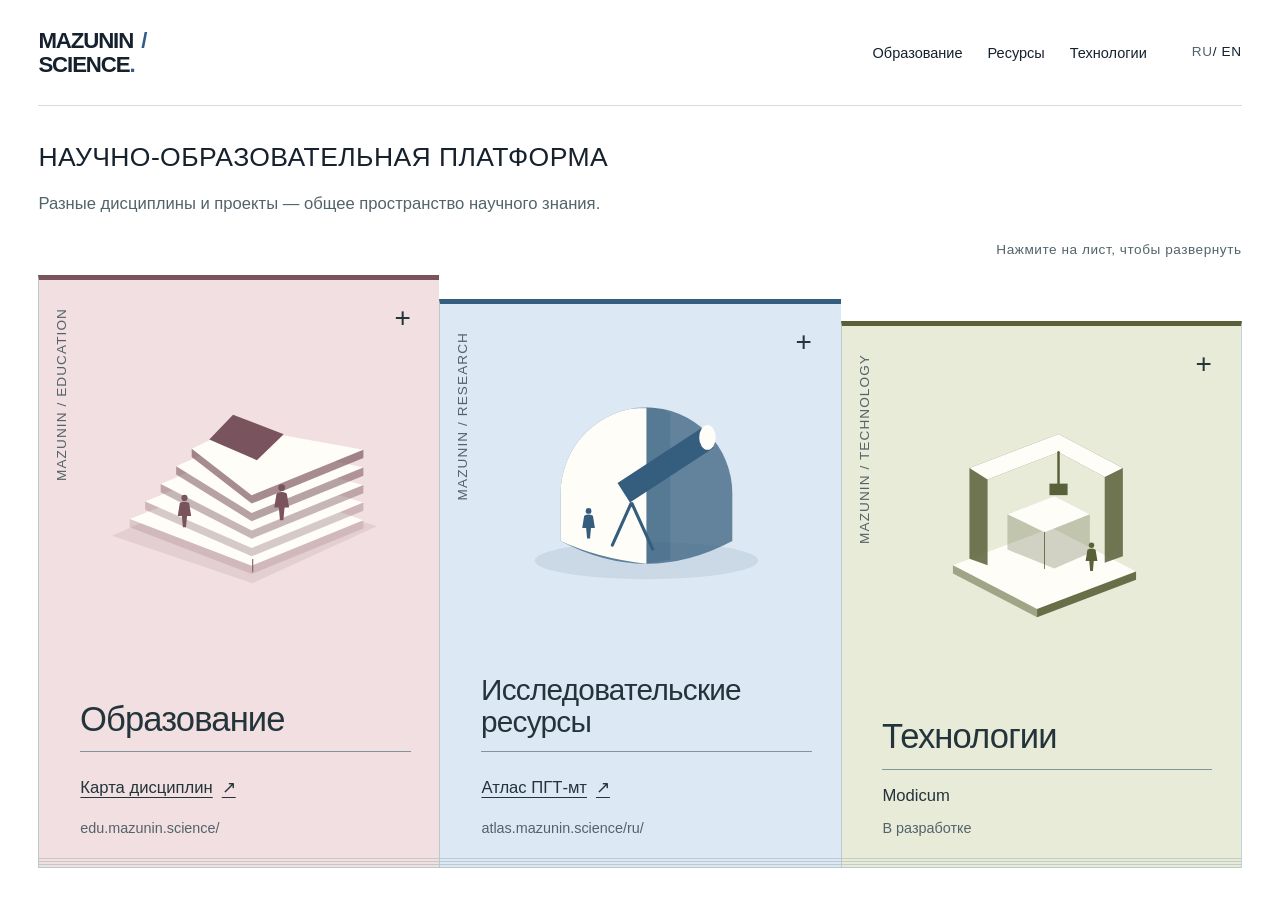
==== commit 3f1f93db: "Prepare education map: index.html" ====
--- a/index.html
+++ b/index.html
@@ -3,21 +3,17 @@
 <head>
   <meta charset="utf-8">
   <meta name="viewport" content="width=device-width, initial-scale=1">
-  <meta name="description" content="Наука, образование и технологии. Интерактивные курсы, Атлас ПГТ-мт и исследовательские проекты.">
   <meta property="og:type" content="website">
-  <meta property="og:site_name" content="MAZUNIN / SCIENCE">
-  <meta property="og:title" content="MAZUNIN / SCIENCE">
-  <meta property="og:description" content="Наука, образование и технологии. Интерактивные курсы, Атлас ПГТ-мт и исследовательские проекты.">
+  <meta property="og:title" content="Научно-образовательная платформа">
   <meta property="og:url" content="https://mazunin.science/">
-  <meta property="og:image" content="https://mazunin.science/assets/og/mazunin-science-preview-v2.png">
+  <meta property="og:image" content="https://mazunin.science/assets/og/mazunin-science-preview-v3.png">
   <meta property="og:image:width" content="1200">
   <meta property="og:image:height" content="630">
   <meta property="og:image:type" content="image/png">
   <meta property="og:image:alt" content="MAZUNIN / SCIENCE: архитектурные иллюстрации образования, исследования и технологий.">
   <meta name="twitter:card" content="summary_large_image">
-  <meta name="twitter:title" content="MAZUNIN / SCIENCE">
-  <meta name="twitter:description" content="Наука, образование и технологии. Интерактивные курсы, Атлас ПГТ-мт и исследовательские проекты.">
-  <meta name="twitter:image" content="https://mazunin.science/assets/og/mazunin-science-preview-v2.png">
+  <meta name="twitter:title" content="Научно-образовательная платформа">
+  <meta name="twitter:image" content="https://mazunin.science/assets/og/mazunin-science-preview-v3.png">
   <meta name="theme-color" content="#fbfcfa">
   <link rel="canonical" href="https://mazunin.science/">
   <title>MAZUNIN / SCIENCE</title>
@@ -40,7 +36,7 @@
     <main class="shell no-script-content">
       <h1>MAZUNIN / SCIENCE</h1>
       <p>Научно-образовательная платформа.</p>
-      <p>Образование: <a class="text-link" href="https://edu.mazunin.science/">Молекулярная биология ↗</a></p>
+      <p>Образование: <a class="text-link" href="https://edu.mazunin.science/">Карта дисциплин ↗</a></p>
       <p>Исследовательские ресурсы: <a class="text-link" href="https://atlas.mazunin.science/ru/">Атлас ПГТ-мт ↗</a></p>
       <p>Modicum — в разработке.</p>
       <p>Для раскрытия интерактивных листов включите JavaScript.</p>
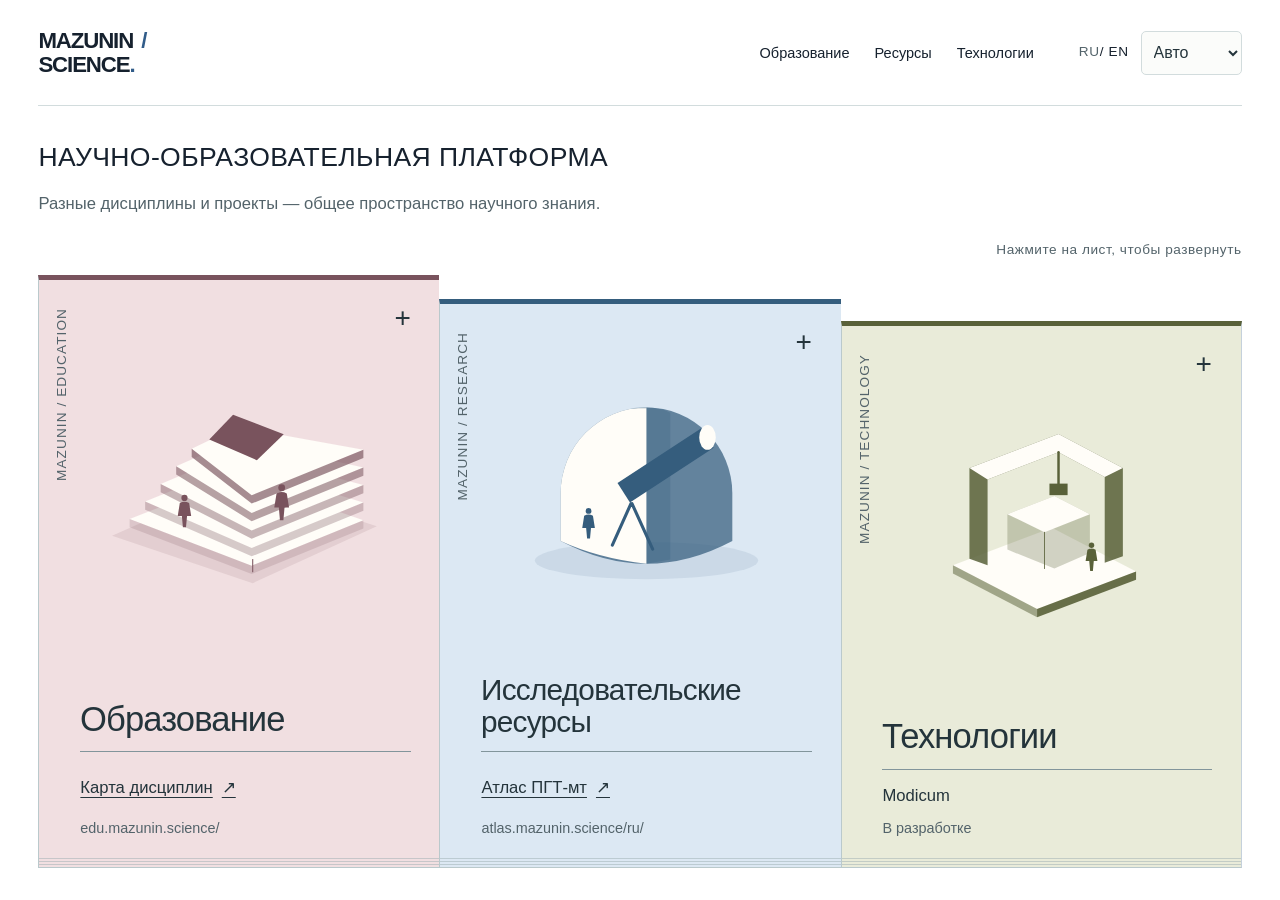
==== commit c444644d: "Добавить светлую, тёмную и системную темы" ====
--- a/index.html
+++ b/index.html
@@ -22,13 +22,15 @@
   <link rel="stylesheet" href="assets/atlas.css">
   <link rel="stylesheet" href="assets/frontpage.css">
   <link rel="stylesheet" href="assets/folio-refinement.css?v=20261030-sheet-titles">
+  <link rel="stylesheet" href="assets/theme.css?v=20261121">
+  <script src="assets/theme.js?v=20261121"></script>
   <script src="assets/content.js?v=20261030-sheet-titles" defer></script>
   <script src="assets/graphics.js" defer></script>
   <script src="assets/folio-art.js" defer></script>
-  <script src="assets/release-content.js?v=20261030-sheet-titles" defer></script>
+  <script src="assets/release-content.js?v=20261120-biology" defer></script>
   <script src="assets/analytics-config.js" defer></script>
   <script src="assets/analytics.js" defer></script>
-  <script src="assets/app.js?v=20261030-analytics" defer></script>
+  <script src="assets/app.js?v=20261121-theme" defer></script>
 </head>
 <body data-variant="c" data-site="public">
   <div id="app"></div>
--- a/assets/theme.css
+++ b/assets/theme.css
@@ -0,0 +1,64 @@
+:root {
+  --theme-background: #fbfcfa;
+  color-scheme: light;
+}
+
+:root[data-color-theme="dark"] {
+  --theme-background: #151a1e;
+  background: var(--theme-background);
+  color-scheme: dark;
+}
+
+:root[data-color-theme="dark"] body[data-site="public"] {
+  --paper: var(--theme-background);
+  --ink: #e8edef;
+  --muted: #b5c1c6;
+  --blue: #a6c9ec;
+  --line: #48555c;
+  --red: #f19c8c;
+  --sheet-0: #34262e;
+  --sheet-1: #243441;
+  --sheet-2: #303526;
+  --art-0: #e4adbd;
+  --art-1: #a7cbe5;
+  --art-2: #c4cc99;
+  color: var(--ink);
+}
+
+:root[data-color-theme="dark"] .folio-sheet {
+  --muted: #bac6ca;
+  border-inline-color: var(--line);
+  border-bottom-color: var(--line);
+}
+
+:root[data-color-theme="dark"] .folio-sheet .sheet-project { border-color: #667680; }
+:root[data-color-theme="dark"] .folio-sheet .sheet-edge {
+  border-color: #667680;
+  background: repeating-linear-gradient(to bottom, transparent 0, transparent 2px, #667680 2px, #667680 3px);
+}
+
+:root[data-color-theme="dark"] .sheet-illustration [fill="#fffdf8"] { fill: var(--paper); }
+:root[data-color-theme="dark"] .sheet-illustration [stroke="#fffdf8"] { stroke: var(--paper); }
+:root[data-color-theme="dark"] .skip-link { color: var(--paper); }
+
+.header-preferences { display: flex; align-items: center; gap: 12px; }
+.theme-control {
+  min-height: 44px;
+  padding-inline: 8px;
+  border: 1px solid var(--line);
+  border-radius: 5px;
+  background: var(--paper);
+  color: var(--ink);
+  font: inherit;
+  font-size: 1rem;
+}
+
+@media (max-width: 800px) {
+  body[data-site="public"] .site-header { gap: 6px 10px; }
+  body[data-site="public"] .menu-toggle { gap: 5px; padding-inline: 4px; }
+  .header-preferences { gap: 8px; }
+}
+
+@media print {
+  .theme-control { display: none; }
+}
